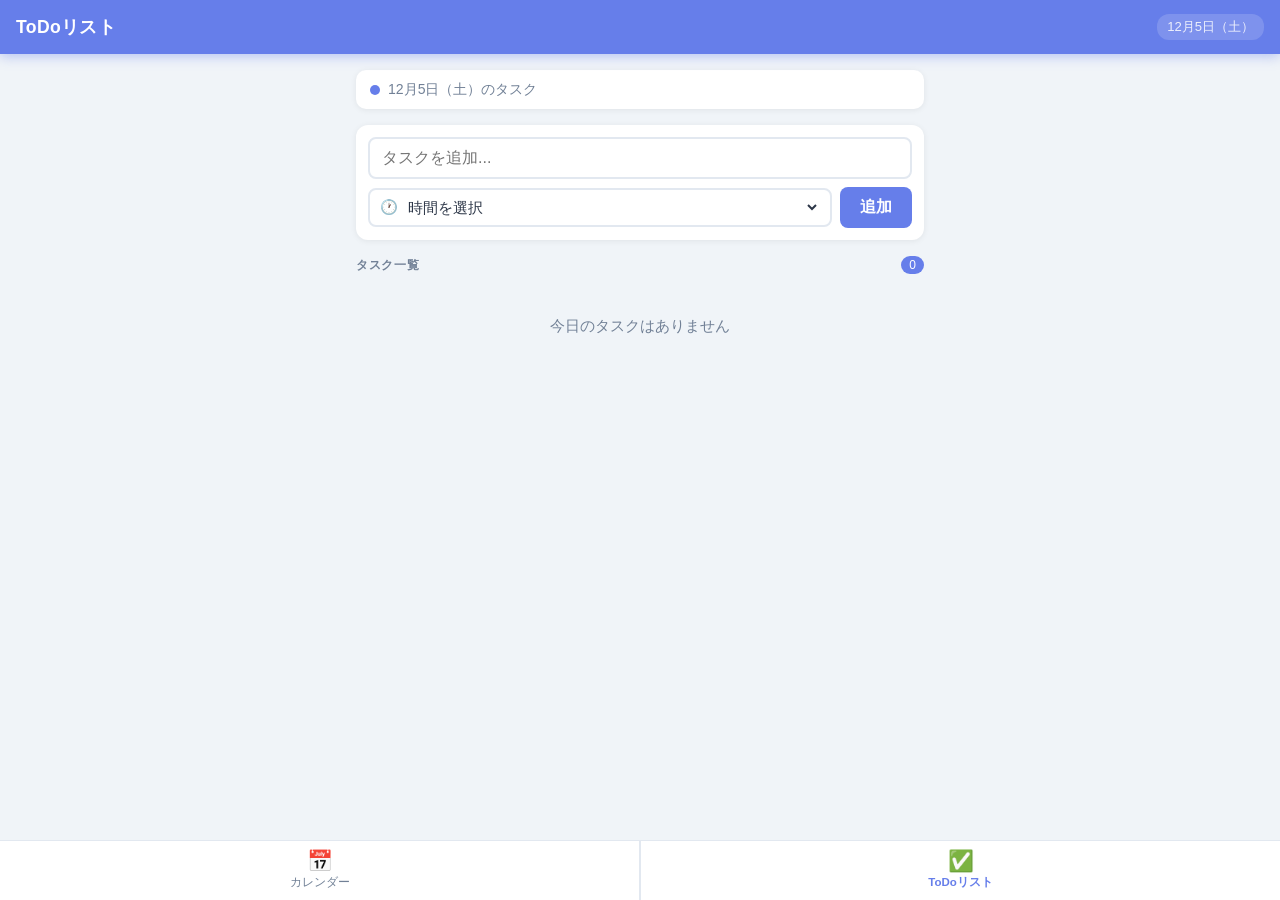
==== todo.html @ 092a34b5 "時間選択を過去はグレーで選択不可のセレクトボックスに変更 - input type="time" からselectに変更し30分刻みで選択肢を表示 - 現在時刻以前の選択肢はグレー表示かつdisabl" ====
<!DOCTYPE html>
<html lang="ja">
<head>
  <meta charset="UTF-8">
  <meta name="viewport" content="width=device-width, initial-scale=1.0, viewport-fit=cover">
  <meta name="theme-color" content="#667eea">
  <meta name="mobile-web-app-capable" content="yes">
  <meta name="apple-mobile-web-app-capable" content="yes">
  <title>ToDoリスト</title>
  <style>
    *, *::before, *::after { box-sizing: border-box; margin: 0; padding: 0; }

    :root {
      --primary:      #667eea;
      --primary-dark: #5a67d8;
      --bg:           #f0f4f8;
      --white:        #ffffff;
      --text:         #2d3748;
      --text-light:   #718096;
      --border:       #e2e8f0;
      --success:      #48bb78;
      --danger:       #e53e3e;
    }

    body {
      font-family: 'Helvetica Neue', Arial, 'Hiragino Sans', 'Yu Gothic', sans-serif;
      background: var(--bg);
      min-height: 100vh;
      color: var(--text);
      -webkit-tap-highlight-color: transparent;
    }

    /* Header */
    .app-header {
      position: sticky;
      top: 0;
      z-index: 100;
      background: var(--primary);
      color: var(--white);
      display: flex;
      align-items: center;
      justify-content: space-between;
      padding: 14px 16px;
      padding-top: calc(14px + env(safe-area-inset-top));
      box-shadow: 0 2px 12px rgba(102,126,234,0.45);
    }

    .app-header h1 { font-size: 1.1rem; font-weight: 700; letter-spacing: 0.02em; }

    .header-date {
      font-size: 0.82rem;
      opacity: 0.88;
      background: rgba(255,255,255,0.18);
      padding: 4px 10px;
      border-radius: 12px;
    }

    /* Main content */
    .content {
      padding: 16px;
      max-width: 600px;
      margin: 0 auto;
      padding-bottom: 80px;
    }

    /* Today badge */
    .today-badge {
      display: flex;
      align-items: center;
      gap: 8px;
      margin-bottom: 16px;
      padding: 10px 14px;
      background: var(--white);
      border-radius: 10px;
      box-shadow: 0 1px 6px rgba(0,0,0,0.07);
    }

    .today-badge .dot {
      width: 10px; height: 10px;
      border-radius: 50%;
      background: var(--primary);
      flex-shrink: 0;
    }

    .today-badge span { font-size: 0.88rem; color: var(--text-light); }

    /* Input area */
    .input-area {
      display: flex;
      flex-direction: column;
      gap: 8px;
      margin-bottom: 16px;
      background: var(--white);
      border-radius: 12px;
      padding: 12px;
      box-shadow: 0 1px 6px rgba(0,0,0,0.07);
    }

    #task-input {
      width: 100%;
      padding: 10px 12px;
      border: 2px solid var(--border);
      border-radius: 8px;
      font-size: 1rem;
      font-family: inherit;
      outline: none;
      transition: border-color 0.2s;
      color: var(--text);
      background: var(--white);
    }

    #task-input:focus { border-color: var(--primary); }

    .input-row2 {
      display: flex;
      gap: 8px;
      align-items: center;
    }

    .time-wrap {
      display: flex;
      align-items: center;
      gap: 6px;
      flex: 1;
      padding: 8px 10px;
      border: 2px solid var(--border);
      border-radius: 8px;
      background: var(--white);
      transition: border-color 0.2s;
    }

    .time-wrap:focus-within { border-color: var(--primary); }

    .time-icon { font-size: 0.9rem; flex-shrink: 0; }

    #time-input {
      border: none;
      outline: none;
      font-size: 0.95rem;
      font-family: inherit;
      color: var(--text);
      background: transparent;
      width: 100%;
      cursor: pointer;
    }

    #time-input option:disabled {
      color: #c0c8d8;
      background: #f7f9fc;
    }

    #add-btn {
      padding: 10px 20px;
      background: var(--primary);
      color: var(--white);
      border: none;
      border-radius: 8px;
      font-size: 1rem;
      font-family: inherit;
      font-weight: 600;
      cursor: pointer;
      transition: background 0.2s;
      white-space: nowrap;
      flex-shrink: 0;
    }

    #add-btn:hover, #add-btn:active { background: var(--primary-dark); }

    /* Section headers */
    .section-header {
      display: flex;
      align-items: center;
      justify-content: space-between;
      margin: 4px 0 10px;
    }

    .section-title {
      font-size: 0.78rem;
      font-weight: 700;
      letter-spacing: 0.06em;
      color: var(--text-light);
      text-transform: uppercase;
    }

    .task-count-badge {
      font-size: 0.75rem;
      color: var(--white);
      background: var(--primary);
      border-radius: 10px;
      padding: 2px 8px;
    }

    /* Task list */
    #task-list { list-style: none; display: flex; flex-direction: column; gap: 8px; }

    .task-item {
      display: flex;
      align-items: center;
      gap: 12px;
      padding: 13px 14px;
      border: 2px solid var(--border);
      border-radius: 10px;
      background: var(--white);
      box-shadow: 0 1px 4px rgba(0,0,0,0.05);
      transition: background 0.2s, border-color 0.2s;
    }

    .task-item.done {
      background: #f7fafc;
      border-color: #c6f6d5;
    }

    .task-item input[type="checkbox"] {
      width: 20px; height: 20px;
      accent-color: var(--success);
      cursor: pointer;
      flex-shrink: 0;
    }

    .task-info { flex: 1; min-width: 0; }

    .task-text {
      display: block;
      font-size: 1rem;
      color: var(--text);
      word-break: break-word;
    }

    .task-item.done .task-text {
      text-decoration: line-through;
      color: var(--text-light);
    }

    .task-time {
      display: inline-block;
      font-size: 0.75rem;
      color: var(--primary);
      margin-top: 3px;
    }

    .task-item.done .task-time { color: var(--text-light); }

    .delete-btn {
      background: none;
      border: none;
      color: #cbd5e0;
      font-size: 1.2rem;
      cursor: pointer;
      padding: 2px 6px;
      border-radius: 6px;
      flex-shrink: 0;
      transition: color 0.2s, background 0.2s;
    }

    .delete-btn:hover, .delete-btn:active {
      color: var(--danger);
      background: #fff5f5;
    }

    .empty-msg {
      text-align: center;
      color: var(--text-light);
      font-size: 0.95rem;
      padding: 32px 0;
    }

    /* Bottom nav */
    .bottom-nav {
      position: fixed;
      bottom: 0; left: 0; right: 0;
      background: var(--white);
      border-top: 1px solid var(--border);
      display: flex;
      padding-bottom: env(safe-area-inset-bottom);
      z-index: 100;
    }

    .nav-item {
      flex: 1;
      display: flex;
      flex-direction: column;
      align-items: center;
      padding: 10px 0;
      text-decoration: none;
      color: var(--text-light);
      font-size: 0.72rem;
      gap: 3px;
      transition: color 0.2s;
    }

    .nav-item.active { color: var(--primary); font-weight: 600; }

    .nav-item:first-child {
      border-right: 2px solid var(--border);
    }

    .nav-icon { font-size: 1.3rem; line-height: 1; }
  </style>
</head>
<body>

  <header class="app-header">
    <h1>ToDoリスト</h1>
    <span class="header-date" id="header-date"></span>
  </header>

  <main class="content">
    <div class="today-badge">
      <div class="dot"></div>
      <span id="today-label">今日のタスク</span>
    </div>

    <div class="input-area">
      <input type="text" id="task-input" placeholder="タスクを追加..." autocomplete="off" />
      <div class="input-row2">
        <div class="time-wrap">
          <span class="time-icon">🕐</span>
          <select id="time-input">
            <option value="">時間を選択</option>
          </select>
        </div>
        <button id="add-btn">追加</button>
      </div>
    </div>

    <div class="section-header">
      <span class="section-title">タスク一覧</span>
      <span class="task-count-badge" id="task-count">0</span>
    </div>

    <ul id="task-list"></ul>
    <p class="empty-msg" id="empty-msg">今日のタスクはありません</p>
  </main>

  <nav class="bottom-nav">
    <a href="./index.html" class="nav-item">
      <span class="nav-icon">📅</span>
      <span>カレンダー</span>
    </a>
    <a href="./todo.html" class="nav-item active">
      <span class="nav-icon">✅</span>
      <span>ToDoリスト</span>
    </a>
  </nav>

  <script>
    const input      = document.getElementById('task-input');
    const timeInput  = document.getElementById('time-input');
    const addBtn     = document.getElementById('add-btn');
    const taskList   = document.getElementById('task-list');
    const emptyMsg   = document.getElementById('empty-msg');
    const countBadge = document.getElementById('task-count');

    const today   = new Date();
    const dateStr = `${today.getFullYear()}-${String(today.getMonth()+1).padStart(2,'0')}-${String(today.getDate()).padStart(2,'0')}`;
    const dayNames = ['日','月','火','水','木','金','土'];

    document.getElementById('header-date').textContent =
      `${today.getMonth()+1}月${today.getDate()}日（${dayNames[today.getDay()]}）`;
    document.getElementById('today-label').textContent =
      `${today.getMonth()+1}月${today.getDate()}日（${dayNames[today.getDay()]}）のタスク`;

    // 時間セレクトを30分刻みで生成。過去の時間はdisabled（グレー表示）
    function buildTimeOptions() {
      const now     = new Date();
      const nowMins = now.getHours() * 60 + now.getMinutes();
      const current = timeInput.value;
      timeInput.innerHTML = '<option value="">時間を選択</option>';
      for (let m = 0; m < 24 * 60; m += 30) {
        const h   = Math.floor(m / 60);
        const min = m % 60;
        const val = `${String(h).padStart(2,'0')}:${String(min).padStart(2,'0')}`;
        const opt = document.createElement('option');
        opt.value = val;
        opt.textContent = val;
        if (m <= nowMins) opt.disabled = true;
        timeInput.appendChild(opt);
      }
      if (current) timeInput.value = current;
    }
    buildTimeOptions();
    setInterval(buildTimeOptions, 60_000);

    // ================================================================
    // calendarTasks ストレージ
    // ================================================================
    function getData() {
      try { return JSON.parse(localStorage.getItem('calendarTasks') || '{}'); }
      catch { return {}; }
    }

    function getTasks() { return getData()[dateStr] || []; }

    function saveTasks(tasks) {
      const data = getData();
      if (tasks.length === 0) delete data[dateStr];
      else data[dateStr] = tasks;
      localStorage.setItem('calendarTasks', JSON.stringify(data));
    }

    // ================================================================
    // 通知スケジュール（app.js と同じストレージ共有）
    // ================================================================
    function getNotifications() {
      try { return JSON.parse(localStorage.getItem('scheduledNotifications') || '[]'); }
      catch { return []; }
    }

    function saveNotifications(list) {
      localStorage.setItem('scheduledNotifications', JSON.stringify(list));
    }

    function scheduleNotification(task) {
      const list = getNotifications();
      list.push({ id: task.id, text: task.text, dateStr, notifyTime: task.notifyTime, shown: false });
      saveNotifications(list);
    }

    function removeNotification(taskId) {
      saveNotifications(getNotifications().filter(n => n.id !== taskId));
    }

    function fireNotification(text) {
      const title   = 'タスクのお知らせ';
      const options = { body: text, icon: './icons/icon.svg', badge: './icons/icon.svg' };
      if ('serviceWorker' in navigator && navigator.serviceWorker.controller) {
        navigator.serviceWorker.controller.postMessage({ type: 'SHOW_NOTIFICATION', title, options });
      } else {
        new Notification(title, options);
      }
    }

    function checkNotifications() {
      if (Notification.permission !== 'granted') return;
      const now  = new Date();
      const list = getNotifications();
      let changed = false;
      const updated = list.map(n => {
        if (n.shown) return n;
        const target = new Date(`${n.dateStr}T${n.notifyTime}:00`);
        const diff   = now - target;
        if (diff >= 0 && diff < 120_000) {
          const task = getTasks().find(t => t.id === n.id);
          if (task && !task.done) fireNotification(n.text);
          changed = true;
          return { ...n, shown: true };
        }
        if (diff >= 120_000) { changed = true; return { ...n, shown: true }; }
        return n;
      });
      if (changed) saveNotifications(updated);
    }

    async function requestNotify() {
      if (!('Notification' in window)) return;
      if (Notification.permission === 'default') await Notification.requestPermission();
    }

    // ================================================================
    // タスク表示
    // ================================================================
    function renderTasks() {
      const tasks = getTasks();
      taskList.innerHTML = '';
      countBadge.textContent = tasks.length;
      emptyMsg.style.display = tasks.length === 0 ? 'block' : 'none';

      tasks.forEach((task, index) => {
        const li = document.createElement('li');
        li.className = 'task-item' + (task.done ? ' done' : '');

        const checkbox = document.createElement('input');
        checkbox.type    = 'checkbox';
        checkbox.checked = task.done;
        checkbox.addEventListener('change', () => toggleTask(index));

        const info = document.createElement('div');
        info.className = 'task-info';

        const span = document.createElement('span');
        span.className   = 'task-text';
        span.textContent = task.text;
        info.appendChild(span);

        if (task.notifyTime) {
          const timeTag = document.createElement('span');
          timeTag.className   = 'task-time';
          timeTag.textContent = '🕐 ' + task.notifyTime;
          info.appendChild(timeTag);
        }

        const deleteBtn = document.createElement('button');
        deleteBtn.className   = 'delete-btn';
        deleteBtn.textContent = '×';
        deleteBtn.title       = '削除';
        deleteBtn.addEventListener('click', () => deleteTask(index));

        li.appendChild(checkbox);
        li.appendChild(info);
        li.appendChild(deleteBtn);
        taskList.appendChild(li);
      });
    }

    // ================================================================
    // タスク追加・編集・削除
    // ================================================================
    function addTask() {
      const text = input.value.trim();
      if (!text) return;

      const task = {
        id:         `${Date.now()}-${Math.random().toString(36).slice(2,7)}`,
        text,
        done:       false,
        notifyTime: timeInput.value || null,
      };
      const tasks = getTasks();
      tasks.push(task);
      saveTasks(tasks);

      if (task.notifyTime) scheduleNotification(task);

      renderTasks();
      input.value     = '';
      timeInput.value = '';
      input.focus();
    }

    function toggleTask(index) {
      const tasks = getTasks();
      tasks[index].done = !tasks[index].done;
      saveTasks(tasks);
      renderTasks();
    }

    function deleteTask(index) {
      const tasks = getTasks();
      removeNotification(tasks[index].id);
      tasks.splice(index, 1);
      saveTasks(tasks);
      renderTasks();
    }

    addBtn.addEventListener('click', addTask);
    input.addEventListener('keydown', e => { if (e.key === 'Enter') addTask(); });

    // ================================================================
    // 起動処理
    // ================================================================
    (async () => {
      if ('serviceWorker' in navigator) {
        await navigator.serviceWorker.register('./sw.js', { scope: './' }).catch(() => {});
      }
      await requestNotify();
      renderTasks();
      checkNotifications();
      setInterval(checkNotifications, 60_000);
    })();

    window.addEventListener('storage', e => {
      if (e.key === 'calendarTasks') renderTasks();
    });
  </script>
</body>
</html>
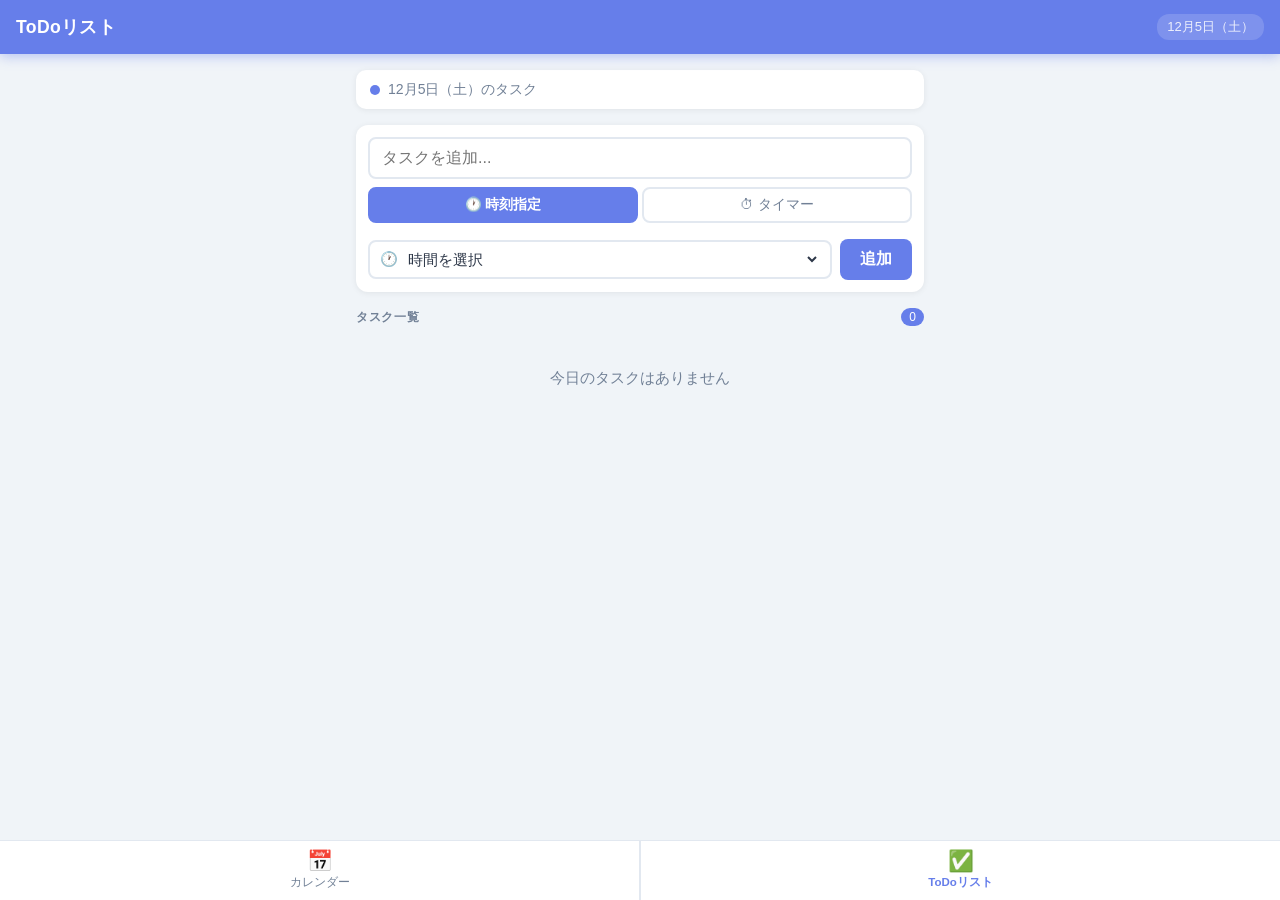
==== commit 179e09ad: "タイマー通知機能と朝7時の予定リマインダーを追加 - ToDoリストに「何分後に通知」タイマー機能を追加（10分〜120分、10分刻り） - 時刻指定とタイマーをトグルボタンで切り替え可能に - カレ" ====
--- a/todo.html
+++ b/todo.html
@@ -111,6 +111,33 @@
 
     #task-input:focus { border-color: var(--primary); }
 
+    /* モード切替トグル */
+    .mode-toggle {
+      display: flex;
+      gap: 4px;
+      margin-bottom: 8px;
+    }
+
+    .mode-btn {
+      flex: 1;
+      padding: 7px 0;
+      border: 2px solid var(--border);
+      border-radius: 8px;
+      background: var(--white);
+      color: var(--text-light);
+      font-size: 0.85rem;
+      font-family: inherit;
+      cursor: pointer;
+      transition: all 0.2s;
+    }
+
+    .mode-btn.active {
+      border-color: var(--primary);
+      background: var(--primary);
+      color: var(--white);
+      font-weight: 600;
+    }
+
     .input-row2 {
       display: flex;
       gap: 8px;
@@ -133,7 +160,7 @@
 
     .time-icon { font-size: 0.9rem; flex-shrink: 0; }
 
-    #time-input {
+    .time-wrap select {
       border: none;
       outline: none;
       font-size: 0.95rem;
@@ -144,7 +171,7 @@
       cursor: pointer;
     }
 
-    #time-input option:disabled {
+    .time-wrap select option:disabled {
       color: #c0c8d8;
       background: #f7f9fc;
     }
@@ -312,11 +339,21 @@
 
     <div class="input-area">
       <input type="text" id="task-input" placeholder="タスクを追加..." autocomplete="off" />
+      <div class="mode-toggle">
+        <button class="mode-btn active" id="mode-time">🕐 時刻指定</button>
+        <button class="mode-btn" id="mode-timer">⏱ タイマー</button>
+      </div>
       <div class="input-row2">
-        <div class="time-wrap">
+        <div class="time-wrap" id="time-wrap">
           <span class="time-icon">🕐</span>
           <select id="time-input">
             <option value="">時間を選択</option>
+          </select>
+        </div>
+        <div class="time-wrap" id="timer-wrap" style="display:none">
+          <span class="time-icon">⏱</span>
+          <select id="timer-input">
+            <option value="">分後を選択</option>
           </select>
         </div>
         <button id="add-btn">追加</button>
@@ -346,10 +383,17 @@
   <script>
     const input      = document.getElementById('task-input');
     const timeInput  = document.getElementById('time-input');
+    const timerInput = document.getElementById('timer-input');
     const addBtn     = document.getElementById('add-btn');
     const taskList   = document.getElementById('task-list');
     const emptyMsg   = document.getElementById('empty-msg');
     const countBadge = document.getElementById('task-count');
+    const modeTimeBtn  = document.getElementById('mode-time');
+    const modeTimerBtn = document.getElementById('mode-timer');
+    const timeWrap     = document.getElementById('time-wrap');
+    const timerWrap    = document.getElementById('timer-wrap');
+
+    let mode = 'time'; // 'time' | 'timer'
 
     const today   = new Date();
     const dateStr = `${today.getFullYear()}-${String(today.getMonth()+1).padStart(2,'0')}-${String(today.getDate()).padStart(2,'0')}`;
@@ -360,25 +404,54 @@
     document.getElementById('today-label').textContent =
       `${today.getMonth()+1}月${today.getDate()}日（${dayNames[today.getDay()]}）のタスク`;
 
-    // 時間セレクトを30分刻みで生成。過去の時間はdisabled（グレー表示）
+    // モード切替
+    modeTimeBtn.addEventListener('click', () => {
+      mode = 'time';
+      modeTimeBtn.classList.add('active');
+      modeTimerBtn.classList.remove('active');
+      timeWrap.style.display  = '';
+      timerWrap.style.display = 'none';
+    });
+    modeTimerBtn.addEventListener('click', () => {
+      mode = 'timer';
+      modeTimerBtn.classList.add('active');
+      modeTimeBtn.classList.remove('active');
+      timerWrap.style.display = '';
+      timeWrap.style.display  = 'none';
+    });
+
+    // 時刻セレクト（10分刻み、過去はdisabled）
     function buildTimeOptions() {
       const now     = new Date();
       const nowMins = now.getHours() * 60 + now.getMinutes();
       const current = timeInput.value;
       timeInput.innerHTML = '<option value="">時間を選択</option>';
-      for (let m = 0; m < 24 * 60; m += 30) {
+      for (let m = 0; m < 24 * 60; m += 10) {
         const h   = Math.floor(m / 60);
         const min = m % 60;
         const val = `${String(h).padStart(2,'0')}:${String(min).padStart(2,'0')}`;
         const opt = document.createElement('option');
-        opt.value = val;
+        opt.value       = val;
         opt.textContent = val;
         if (m <= nowMins) opt.disabled = true;
         timeInput.appendChild(opt);
       }
       if (current) timeInput.value = current;
     }
+
+    // タイマーセレクト（10分〜120分）
+    function buildTimerOptions() {
+      timerInput.innerHTML = '<option value="">分後を選択</option>';
+      for (let m = 10; m <= 120; m += 10) {
+        const opt = document.createElement('option');
+        opt.value       = m;
+        opt.textContent = m < 60 ? `${m}分後` : m === 60 ? '1時間後' : `1時間${m - 60}分後`;
+        timerInput.appendChild(opt);
+      }
+    }
+
     buildTimeOptions();
+    buildTimerOptions();
     setInterval(buildTimeOptions, 60_000);
 
     // ================================================================
@@ -440,7 +513,8 @@
         const target = new Date(`${n.dateStr}T${n.notifyTime}:00`);
         const diff   = now - target;
         if (diff >= 0 && diff < 120_000) {
-          const task = getTasks().find(t => t.id === n.id);
+          const allData = getData();
+          const task = (allData[n.dateStr] || []).find(t => t.id === n.id);
           if (task && !task.done) fireNotification(n.text);
           changed = true;
           return { ...n, shown: true };
@@ -451,6 +525,29 @@
       if (changed) saveNotifications(updated);
     }
 
+    // 朝7時に翌日以降の予定を通知
+    function checkMorningReminder() {
+      if (Notification.permission !== 'granted') return;
+      const now = new Date();
+      if (now.getHours() !== 7 || now.getMinutes() > 1) return;
+      const key = `morningReminder_${dateStr}`;
+      if (localStorage.getItem(key)) return;
+      const tasks = getTasks().filter(t => !t.done);
+      if (tasks.length === 0) return;
+      const title   = '今日の予定';
+      const options = {
+        body:  `今日は${tasks.length}件の予定があります`,
+        icon:  './icons/icon.svg',
+        badge: './icons/icon.svg',
+      };
+      if ('serviceWorker' in navigator && navigator.serviceWorker.controller) {
+        navigator.serviceWorker.controller.postMessage({ type: 'SHOW_NOTIFICATION', title, options });
+      } else {
+        new Notification(title, options);
+      }
+      localStorage.setItem(key, '1');
+    }
+
     async function requestNotify() {
       if (!('Notification' in window)) return;
       if (Notification.permission === 'default') await Notification.requestPermission();
@@ -509,11 +606,20 @@
       const text = input.value.trim();
       if (!text) return;
 
+      let notifyTime = null;
+      if (mode === 'time' && timeInput.value) {
+        notifyTime = timeInput.value;
+      } else if (mode === 'timer' && timerInput.value) {
+        const mins   = parseInt(timerInput.value, 10);
+        const target = new Date(Date.now() + mins * 60_000);
+        notifyTime = `${String(target.getHours()).padStart(2,'0')}:${String(target.getMinutes()).padStart(2,'0')}`;
+      }
+
       const task = {
-        id:         `${Date.now()}-${Math.random().toString(36).slice(2,7)}`,
+        id: `${Date.now()}-${Math.random().toString(36).slice(2,7)}`,
         text,
-        done:       false,
-        notifyTime: timeInput.value || null,
+        done: false,
+        notifyTime,
       };
       const tasks = getTasks();
       tasks.push(task);
@@ -522,8 +628,9 @@
       if (task.notifyTime) scheduleNotification(task);
 
       renderTasks();
-      input.value     = '';
-      timeInput.value = '';
+      input.value      = '';
+      timeInput.value  = '';
+      timerInput.value = '';
       input.focus();
     }
 
@@ -555,7 +662,8 @@
       await requestNotify();
       renderTasks();
       checkNotifications();
-      setInterval(checkNotifications, 60_000);
+      checkMorningReminder();
+      setInterval(() => { checkNotifications(); checkMorningReminder(); }, 60_000);
     })();
 
     window.addEventListener('storage', e => {
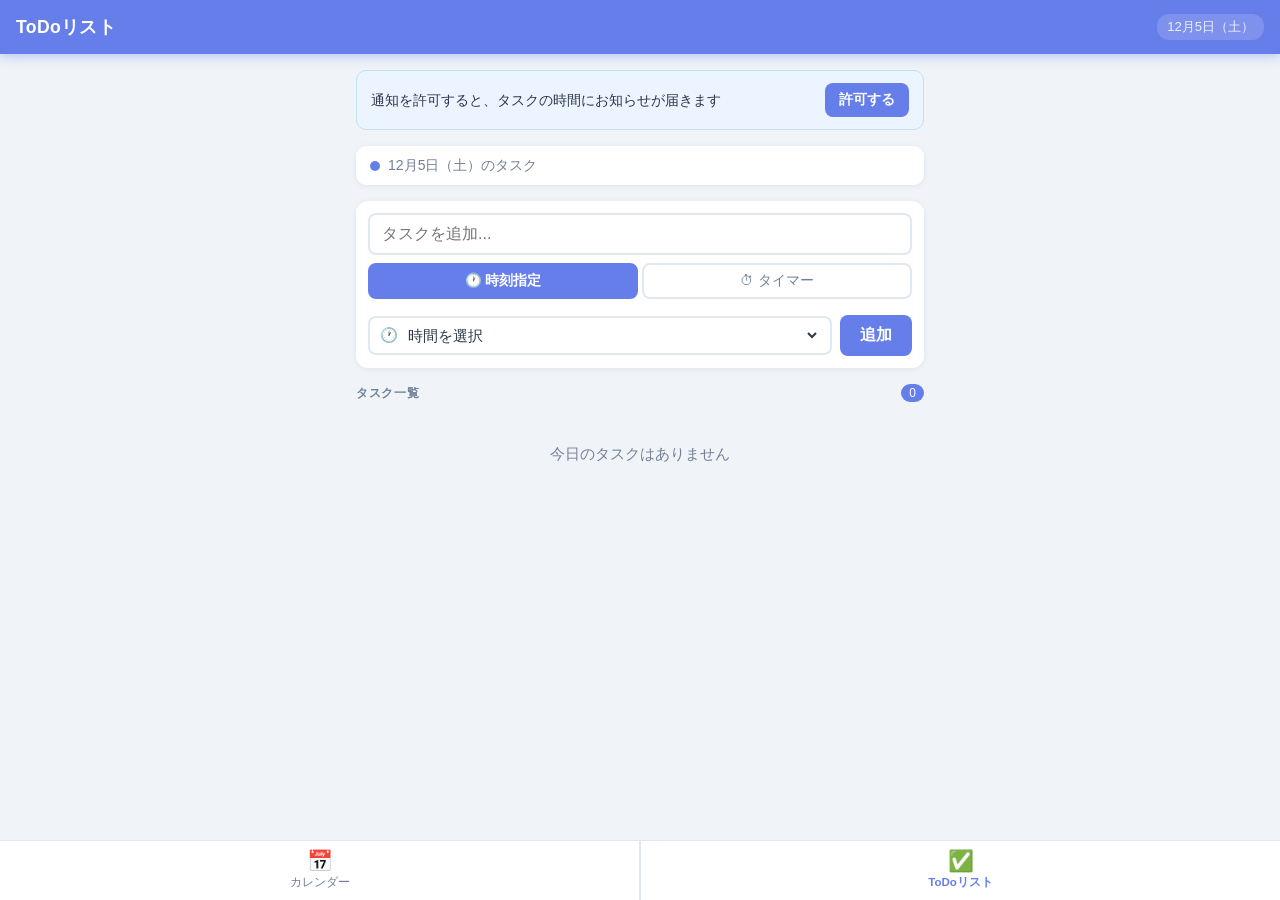
==== commit 19b1bf79: "Fix Android notification permission and add notify banner - Remove automatic permission request on l" ====
--- a/todo.html
+++ b/todo.html
@@ -291,6 +291,39 @@
       padding: 32px 0;
     }
 
+    /* Notification permission banner */
+    .notify-banner {
+      display: flex;
+      align-items: center;
+      justify-content: space-between;
+      gap: 12px;
+      background: #ebf4ff;
+      border: 1.5px solid #bee3f8;
+      border-radius: 10px;
+      padding: 12px 14px;
+      margin-bottom: 16px;
+    }
+
+    .notify-banner p {
+      font-size: 0.88rem;
+      color: var(--text);
+      flex: 1;
+    }
+
+    .notify-banner button {
+      padding: 8px 14px;
+      background: var(--primary);
+      color: var(--white);
+      border: none;
+      border-radius: 8px;
+      font-size: 0.85rem;
+      font-family: inherit;
+      font-weight: 600;
+      cursor: pointer;
+      white-space: nowrap;
+      flex-shrink: 0;
+    }
+
     /* Bottom nav */
     .bottom-nav {
       position: fixed;
@@ -322,6 +355,25 @@
     }
 
     .nav-icon { font-size: 1.3rem; line-height: 1; }
+
+    /* Past unfinished tasks */
+    .past-section {
+      margin-top: 24px;
+    }
+
+    .past-date-label {
+      font-size: 0.8rem;
+      font-weight: 700;
+      color: var(--danger);
+      padding: 10px 4px 6px;
+    }
+
+    #past-task-list { list-style: none; display: flex; flex-direction: column; gap: 8px; }
+
+    .past-task {
+      border-color: #fed7d7;
+      background: #fff5f5;
+    }
   </style>
 </head>
 <body>
@@ -332,6 +384,11 @@
   </header>
 
   <main class="content">
+    <div class="notify-banner" id="notify-banner" style="display:none">
+      <p>通知を許可すると、タスクの時間にお知らせが届きます</p>
+      <button id="notify-banner-btn">許可する</button>
+    </div>
+
     <div class="today-badge">
       <div class="dot"></div>
       <span id="today-label">今日のタスク</span>
@@ -367,6 +424,14 @@
 
     <ul id="task-list"></ul>
     <p class="empty-msg" id="empty-msg">今日のタスクはありません</p>
+
+    <div class="past-section" id="past-tasks-container" style="display:none">
+      <div class="section-header">
+        <span class="section-title">未完了の過去タスク</span>
+        <span class="task-count-badge" id="past-count">0</span>
+      </div>
+      <ul id="past-task-list"></ul>
+    </div>
   </main>
 
   <nav class="bottom-nav">
@@ -420,32 +485,36 @@
       timeWrap.style.display  = 'none';
     });
 
-    // 時刻セレクト（10分刻み、過去はdisabled）
+    // 時刻セレクト（10分刻み、現在時刻より前は表示しない）
     function buildTimeOptions() {
       const now     = new Date();
       const nowMins = now.getHours() * 60 + now.getMinutes();
       const current = timeInput.value;
       timeInput.innerHTML = '<option value="">時間を選択</option>';
       for (let m = 0; m < 24 * 60; m += 10) {
+        if (m <= nowMins) continue;
         const h   = Math.floor(m / 60);
         const min = m % 60;
         const val = `${String(h).padStart(2,'0')}:${String(min).padStart(2,'0')}`;
         const opt = document.createElement('option');
         opt.value       = val;
         opt.textContent = val;
-        if (m <= nowMins) opt.disabled = true;
         timeInput.appendChild(opt);
       }
       if (current) timeInput.value = current;
     }
 
-    // タイマーセレクト（10分〜120分）
+    // タイマーセレクト（10分〜600分）
     function buildTimerOptions() {
       timerInput.innerHTML = '<option value="">分後を選択</option>';
-      for (let m = 10; m <= 120; m += 10) {
+      for (let m = 10; m <= 600; m += 10) {
         const opt = document.createElement('option');
-        opt.value       = m;
-        opt.textContent = m < 60 ? `${m}分後` : m === 60 ? '1時間後' : `1時間${m - 60}分後`;
+        opt.value = m;
+        const h = Math.floor(m / 60);
+        const min = m % 60;
+        if (h === 0) opt.textContent = `${m}分後`;
+        else if (min === 0) opt.textContent = `${h}時間後`;
+        else opt.textContent = `${h}時間${min}分後`;
         timerInput.appendChild(opt);
       }
     }
@@ -493,12 +562,17 @@
       saveNotifications(getNotifications().filter(n => n.id !== taskId));
     }
 
-    function fireNotification(text) {
+    async function fireNotification(text) {
       const title   = 'タスクのお知らせ';
       const options = { body: text, icon: './icons/icon.svg', badge: './icons/icon.svg' };
-      if ('serviceWorker' in navigator && navigator.serviceWorker.controller) {
-        navigator.serviceWorker.controller.postMessage({ type: 'SHOW_NOTIFICATION', title, options });
-      } else {
+      if ('serviceWorker' in navigator) {
+        try {
+          const reg = await navigator.serviceWorker.ready;
+          await reg.showNotification(title, { ...options, vibrate: [200, 100, 200], requireInteraction: false });
+          return;
+        } catch (e) {}
+      }
+      if (Notification.permission === 'granted') {
         new Notification(title, options);
       }
     }
@@ -512,14 +586,14 @@
         if (n.shown) return n;
         const target = new Date(`${n.dateStr}T${n.notifyTime}:00`);
         const diff   = now - target;
-        if (diff >= 0 && diff < 120_000) {
+        if (diff >= 0 && diff < 300_000) {
           const allData = getData();
           const task = (allData[n.dateStr] || []).find(t => t.id === n.id);
           if (task && !task.done) fireNotification(n.text);
           changed = true;
           return { ...n, shown: true };
         }
-        if (diff >= 120_000) { changed = true; return { ...n, shown: true }; }
+        if (diff >= 300_000) { changed = true; return { ...n, shown: true }; }
         return n;
       });
       if (changed) saveNotifications(updated);
@@ -548,9 +622,20 @@
       localStorage.setItem(key, '1');
     }
 
-    async function requestNotify() {
+    function updateNotifyBanner() {
+      const banner = document.getElementById('notify-banner');
+      if (!banner || !('Notification' in window)) return;
+      banner.style.display = Notification.permission === 'granted' ? 'none' : 'flex';
+    }
+
+    async function requestNotifyFromBanner() {
       if (!('Notification' in window)) return;
-      if (Notification.permission === 'default') await Notification.requestPermission();
+      if (Notification.permission === 'denied') {
+        alert('通知がブロックされています。\nブラウザのアドレスバー横のアイコンから「通知」を「許可」に変更してください。');
+        return;
+      }
+      await Notification.requestPermission();
+      updateNotifyBanner();
     }
 
     // ================================================================
@@ -596,6 +681,87 @@
         li.appendChild(info);
         li.appendChild(deleteBtn);
         taskList.appendChild(li);
+      });
+    }
+
+    // ================================================================
+    // 過去の未完了タスク
+    // ================================================================
+    function renderPastTasks() {
+      const container = document.getElementById('past-tasks-container');
+      const pastList  = document.getElementById('past-task-list');
+      const data      = getData();
+
+      const pastEntries = Object.keys(data)
+        .filter(d => d < dateStr)
+        .sort()
+        .map(d => ({ date: d, tasks: data[d].filter(t => !t.done) }))
+        .filter(e => e.tasks.length > 0);
+
+      const totalCount = pastEntries.reduce((s, e) => s + e.tasks.length, 0);
+      document.getElementById('past-count').textContent = totalCount;
+
+      if (pastEntries.length === 0) {
+        container.style.display = 'none';
+        return;
+      }
+      container.style.display = 'block';
+      pastList.innerHTML = '';
+
+      pastEntries.forEach(({ date, tasks }) => {
+        const [y, m, d] = date.split('-').map(Number);
+        const label = document.createElement('div');
+        label.className   = 'past-date-label';
+        label.textContent = `${m}月${d}日（${dayNames[new Date(y, m - 1, d).getDay()]}）`;
+        pastList.appendChild(label);
+
+        tasks.forEach(task => {
+          const li = document.createElement('li');
+          li.className = 'task-item past-task';
+
+          const cb = document.createElement('input');
+          cb.type = 'checkbox';
+          cb.addEventListener('change', () => {
+            const all = getData();
+            const t   = (all[date] || []).find(t => t.id === task.id);
+            if (t) { t.done = true; localStorage.setItem('calendarTasks', JSON.stringify(all)); }
+            renderPastTasks();
+          });
+
+          const info = document.createElement('div');
+          info.className = 'task-info';
+          const span = document.createElement('span');
+          span.className   = 'task-text';
+          span.textContent = task.text;
+          info.appendChild(span);
+          if (task.notifyTime) {
+            const tt = document.createElement('span');
+            tt.className   = 'task-time';
+            tt.textContent = '🕐 ' + task.notifyTime;
+            info.appendChild(tt);
+          }
+
+          const del = document.createElement('button');
+          del.className   = 'delete-btn';
+          del.textContent = '×';
+          del.addEventListener('click', () => {
+            const all  = getData();
+            const list = all[date] || [];
+            const idx  = list.findIndex(t => t.id === task.id);
+            if (idx !== -1) {
+              removeNotification(list[idx].id);
+              list.splice(idx, 1);
+              if (list.length === 0) delete all[date]; else all[date] = list;
+              localStorage.setItem('calendarTasks', JSON.stringify(all));
+            }
+            renderPastTasks();
+          });
+
+          li.appendChild(cb);
+          li.appendChild(info);
+          li.appendChild(del);
+          pastList.appendChild(li);
+        });
       });
     }
 
@@ -659,15 +825,17 @@
       if ('serviceWorker' in navigator) {
         await navigator.serviceWorker.register('./sw.js', { scope: './' }).catch(() => {});
       }
-      await requestNotify();
+      updateNotifyBanner();
+      document.getElementById('notify-banner-btn').addEventListener('click', requestNotifyFromBanner);
       renderTasks();
+      renderPastTasks();
       checkNotifications();
       checkMorningReminder();
       setInterval(() => { checkNotifications(); checkMorningReminder(); }, 60_000);
     })();
 
     window.addEventListener('storage', e => {
-      if (e.key === 'calendarTasks') renderTasks();
+      if (e.key === 'calendarTasks') { renderTasks(); renderPastTasks(); }
     });
   </script>
 </body>
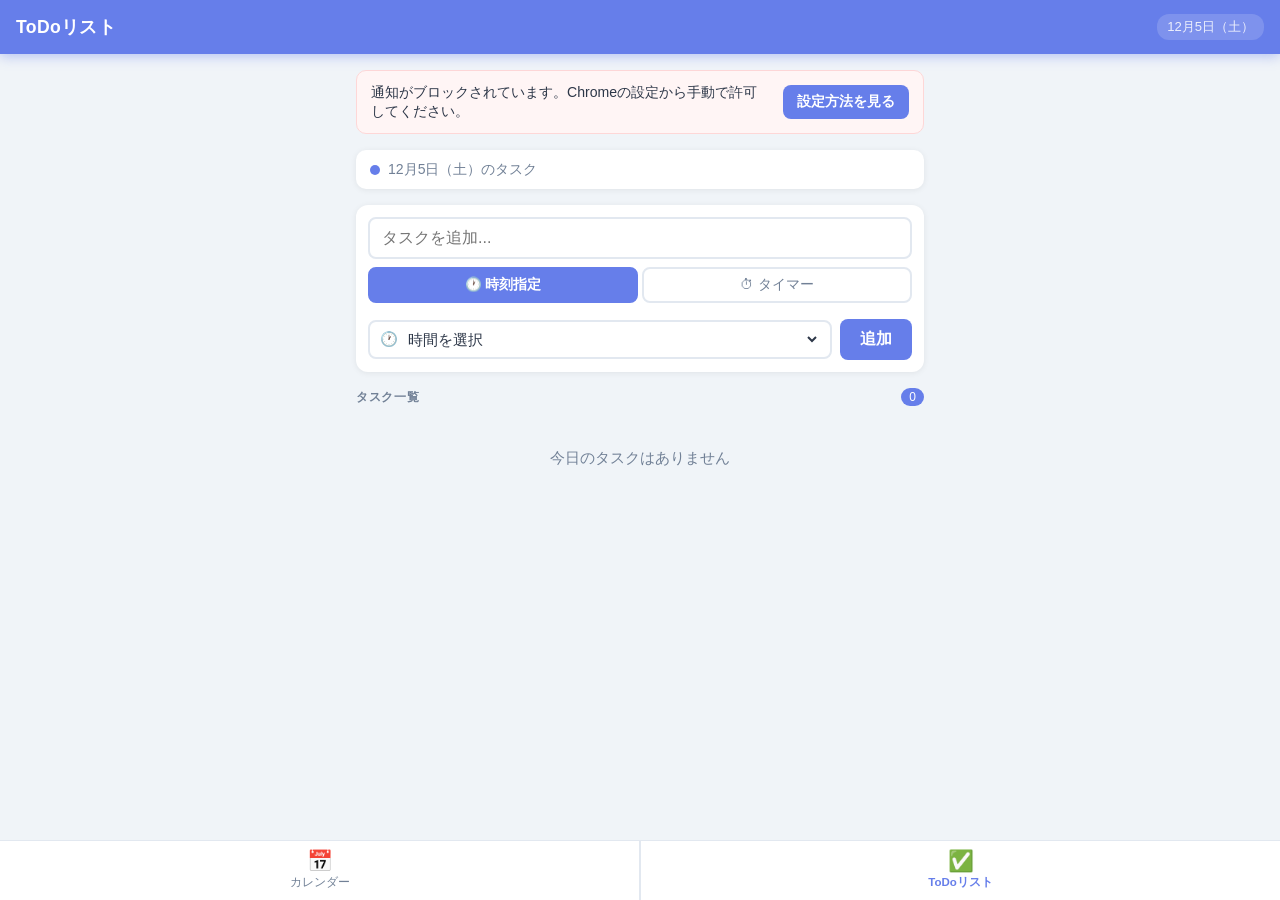
==== commit ad40019b: "Improve notification permission UX for Android - Distinguish between denied vs default permission st" ====
--- a/todo.html
+++ b/todo.html
@@ -385,7 +385,7 @@
 
   <main class="content">
     <div class="notify-banner" id="notify-banner" style="display:none">
-      <p>通知を許可すると、タスクの時間にお知らせが届きます</p>
+      <p id="notify-banner-msg">通知を許可すると、タスクの時間にお知らせが届きます</p>
       <button id="notify-banner-btn">許可する</button>
     </div>
 
@@ -624,18 +624,54 @@
 
     function updateNotifyBanner() {
       const banner = document.getElementById('notify-banner');
+      const bannerMsg = document.getElementById('notify-banner-msg');
+      const bannerBtn = document.getElementById('notify-banner-btn');
       if (!banner || !('Notification' in window)) return;
-      banner.style.display = Notification.permission === 'granted' ? 'none' : 'flex';
+
+      const perm = Notification.permission;
+      if (perm === 'granted') {
+        banner.style.display = 'none';
+        return;
+      }
+      banner.style.display = 'flex';
+      if (perm === 'denied') {
+        banner.style.background = '#fff5f5';
+        banner.style.borderColor = '#fed7d7';
+        bannerMsg.textContent = '通知がブロックされています。Chromeの設定から手動で許可してください。';
+        bannerBtn.textContent = '設定方法を見る';
+      } else {
+        banner.style.background = '#ebf4ff';
+        banner.style.borderColor = '#bee3f8';
+        bannerMsg.textContent = '通知を許可すると、タスクの時間にお知らせが届きます';
+        bannerBtn.textContent = '許可する';
+      }
     }
 
     async function requestNotifyFromBanner() {
       if (!('Notification' in window)) return;
+
       if (Notification.permission === 'denied') {
-        alert('通知がブロックされています。\nブラウザのアドレスバー横のアイコンから「通知」を「許可」に変更してください。');
+        alert(
+          '通知の許可を解除する手順：\n\n' +
+          '① Chromeでこのページを開く\n' +
+          '② アドレスバーの左にある🔒をタップ\n' +
+          '③「サイトの設定」をタップ\n' +
+          '④「通知」を「許可」に変更'
+        );
         return;
       }
-      await Notification.requestPermission();
-      updateNotifyBanner();
+
+      // Androidの一部バージョンでPromise形式が動かないため両方試す
+      try {
+        const perm = await new Promise(resolve => {
+          const ret = Notification.requestPermission(resolve);
+          if (ret && typeof ret.then === 'function') ret.then(resolve);
+        });
+        updateNotifyBanner();
+        if (perm === 'granted') fireNotification('通知が有効になりました！');
+      } catch (e) {
+        alert('通知の許可に失敗しました。ブラウザの設定から手動で許可してください。');
+      }
     }
 
     // ================================================================
